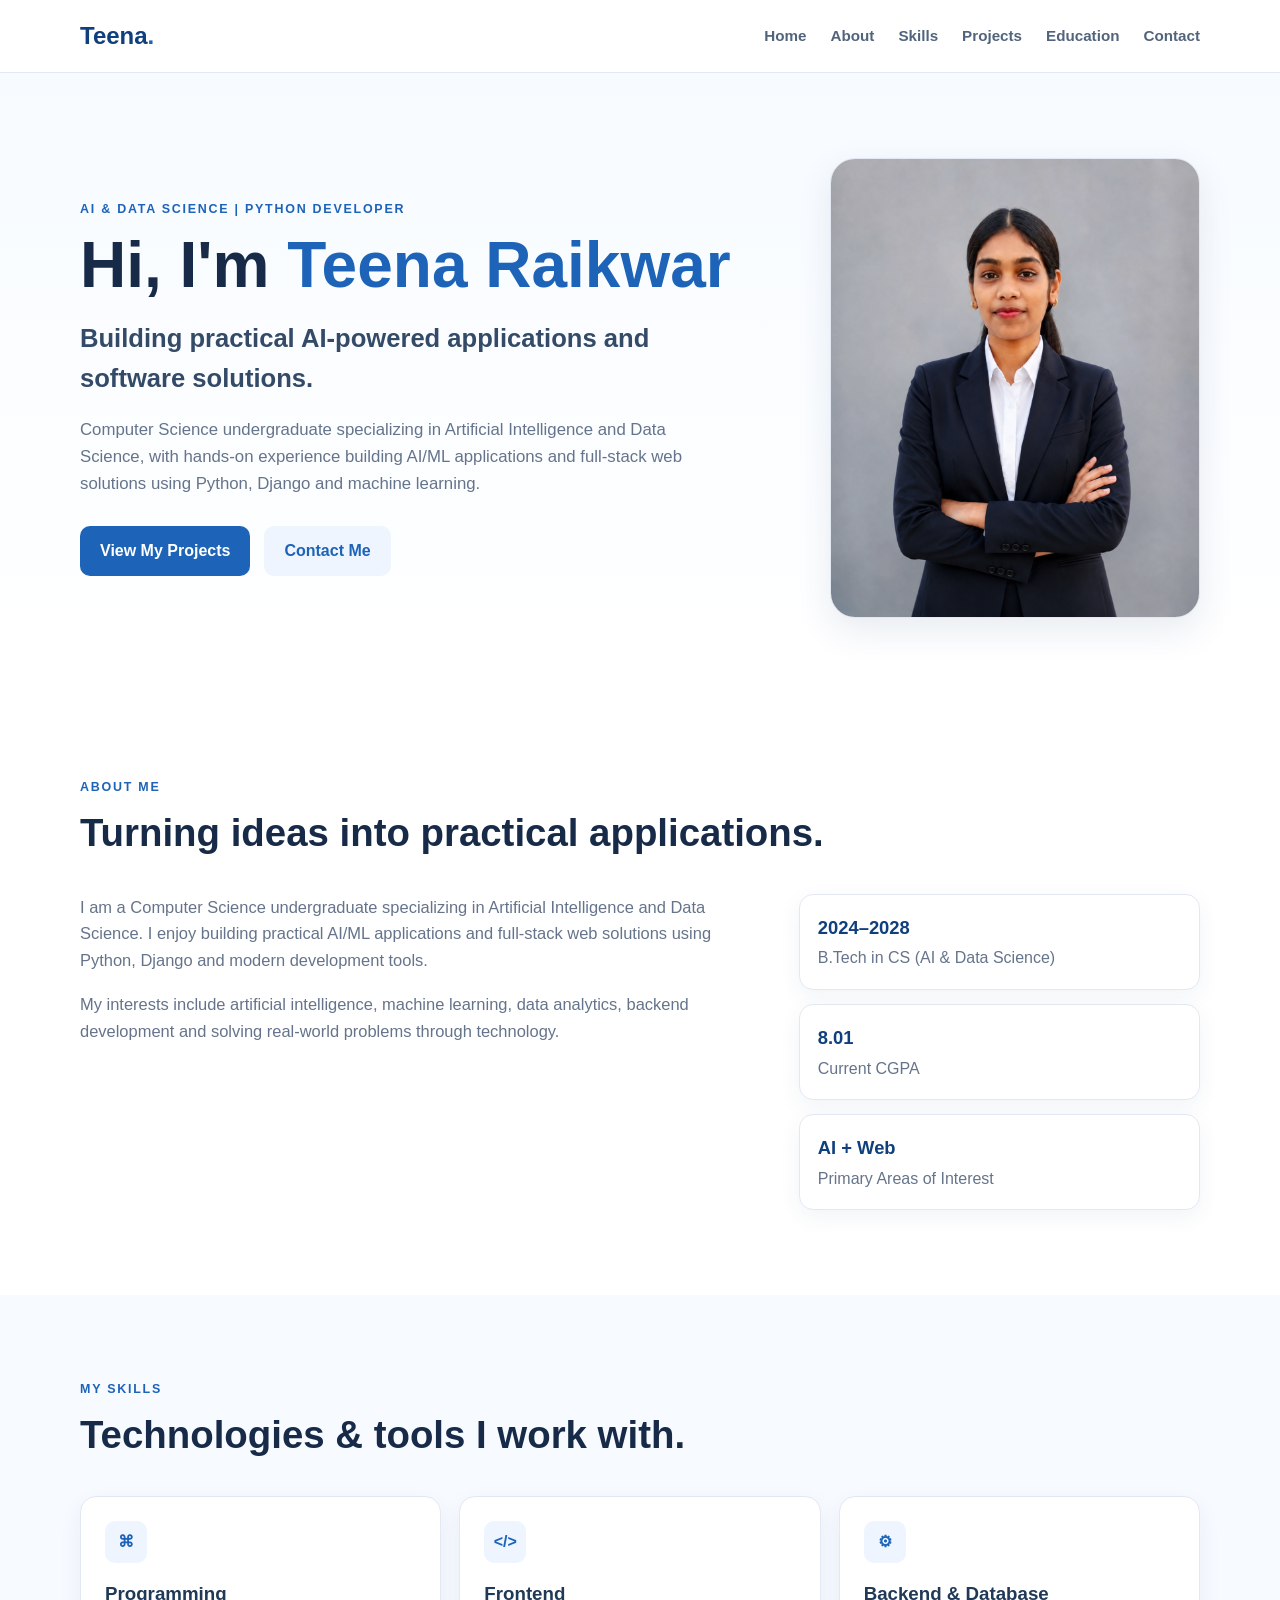
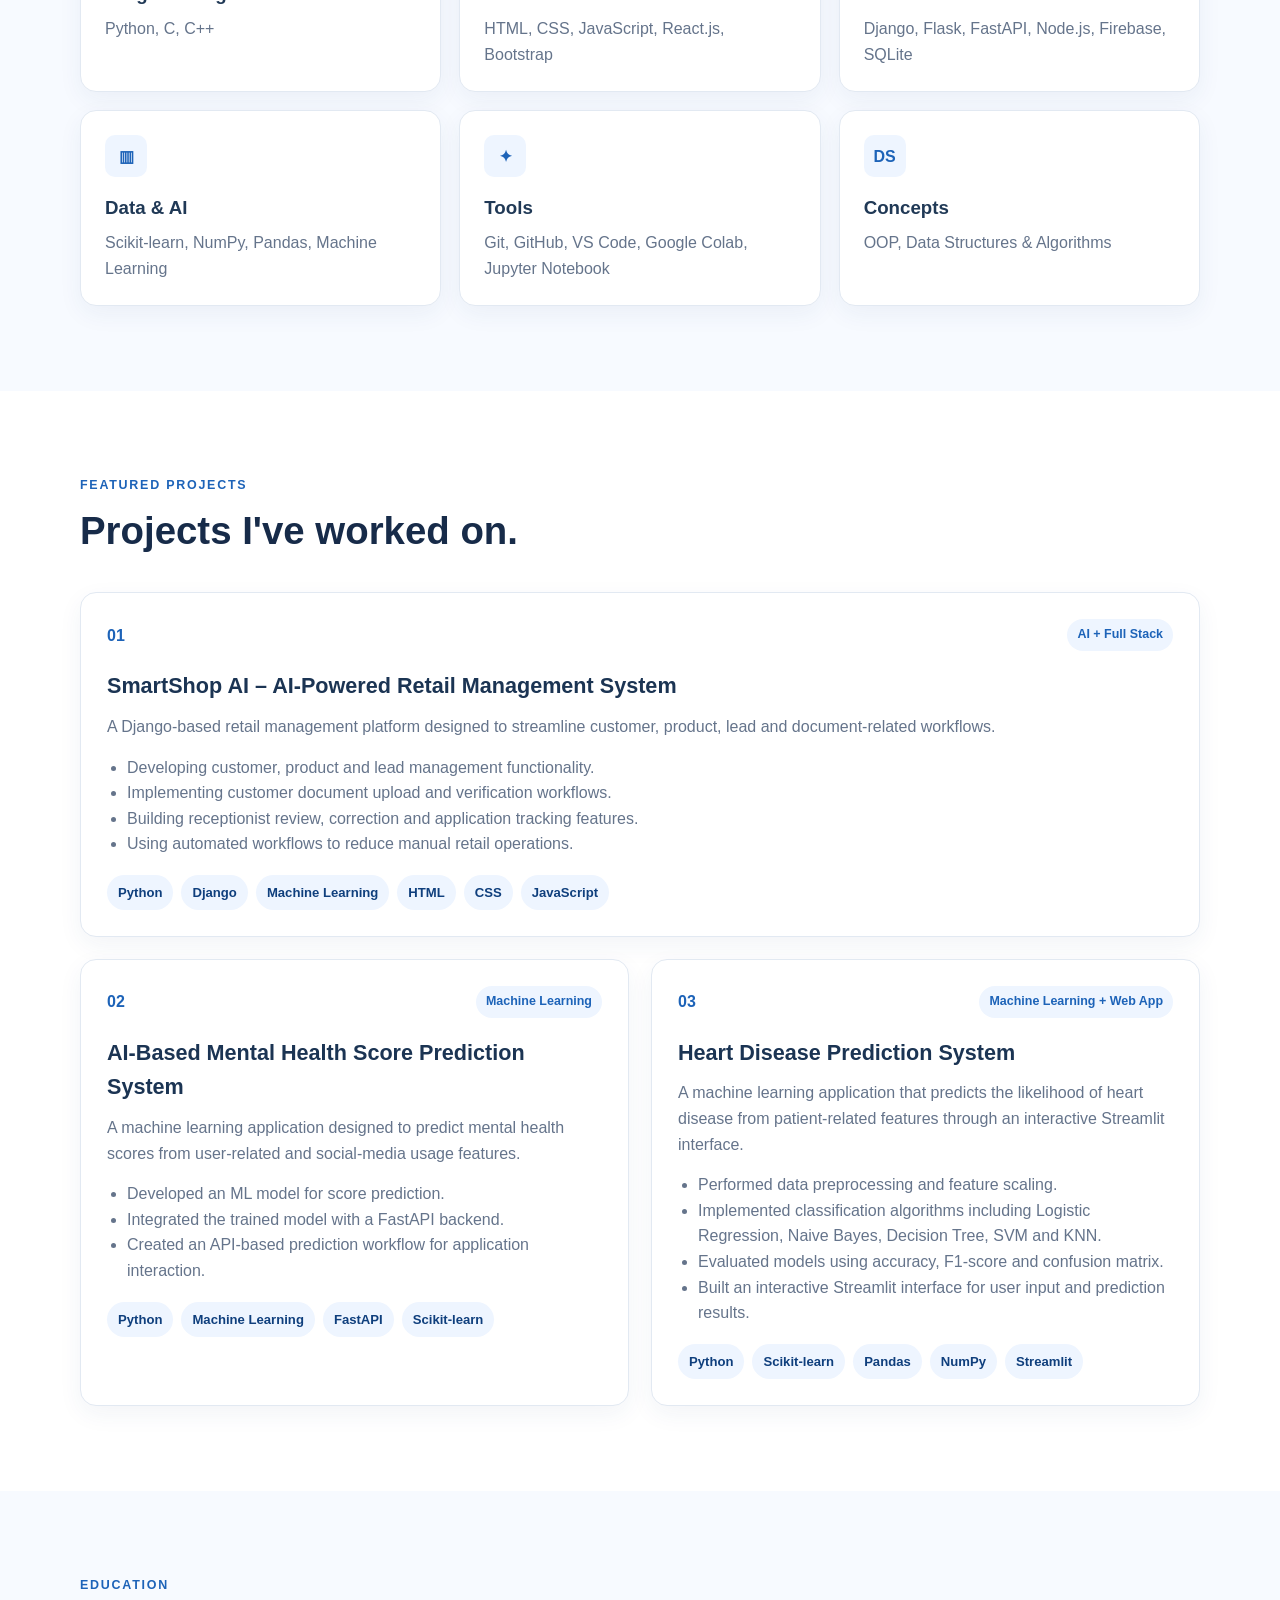
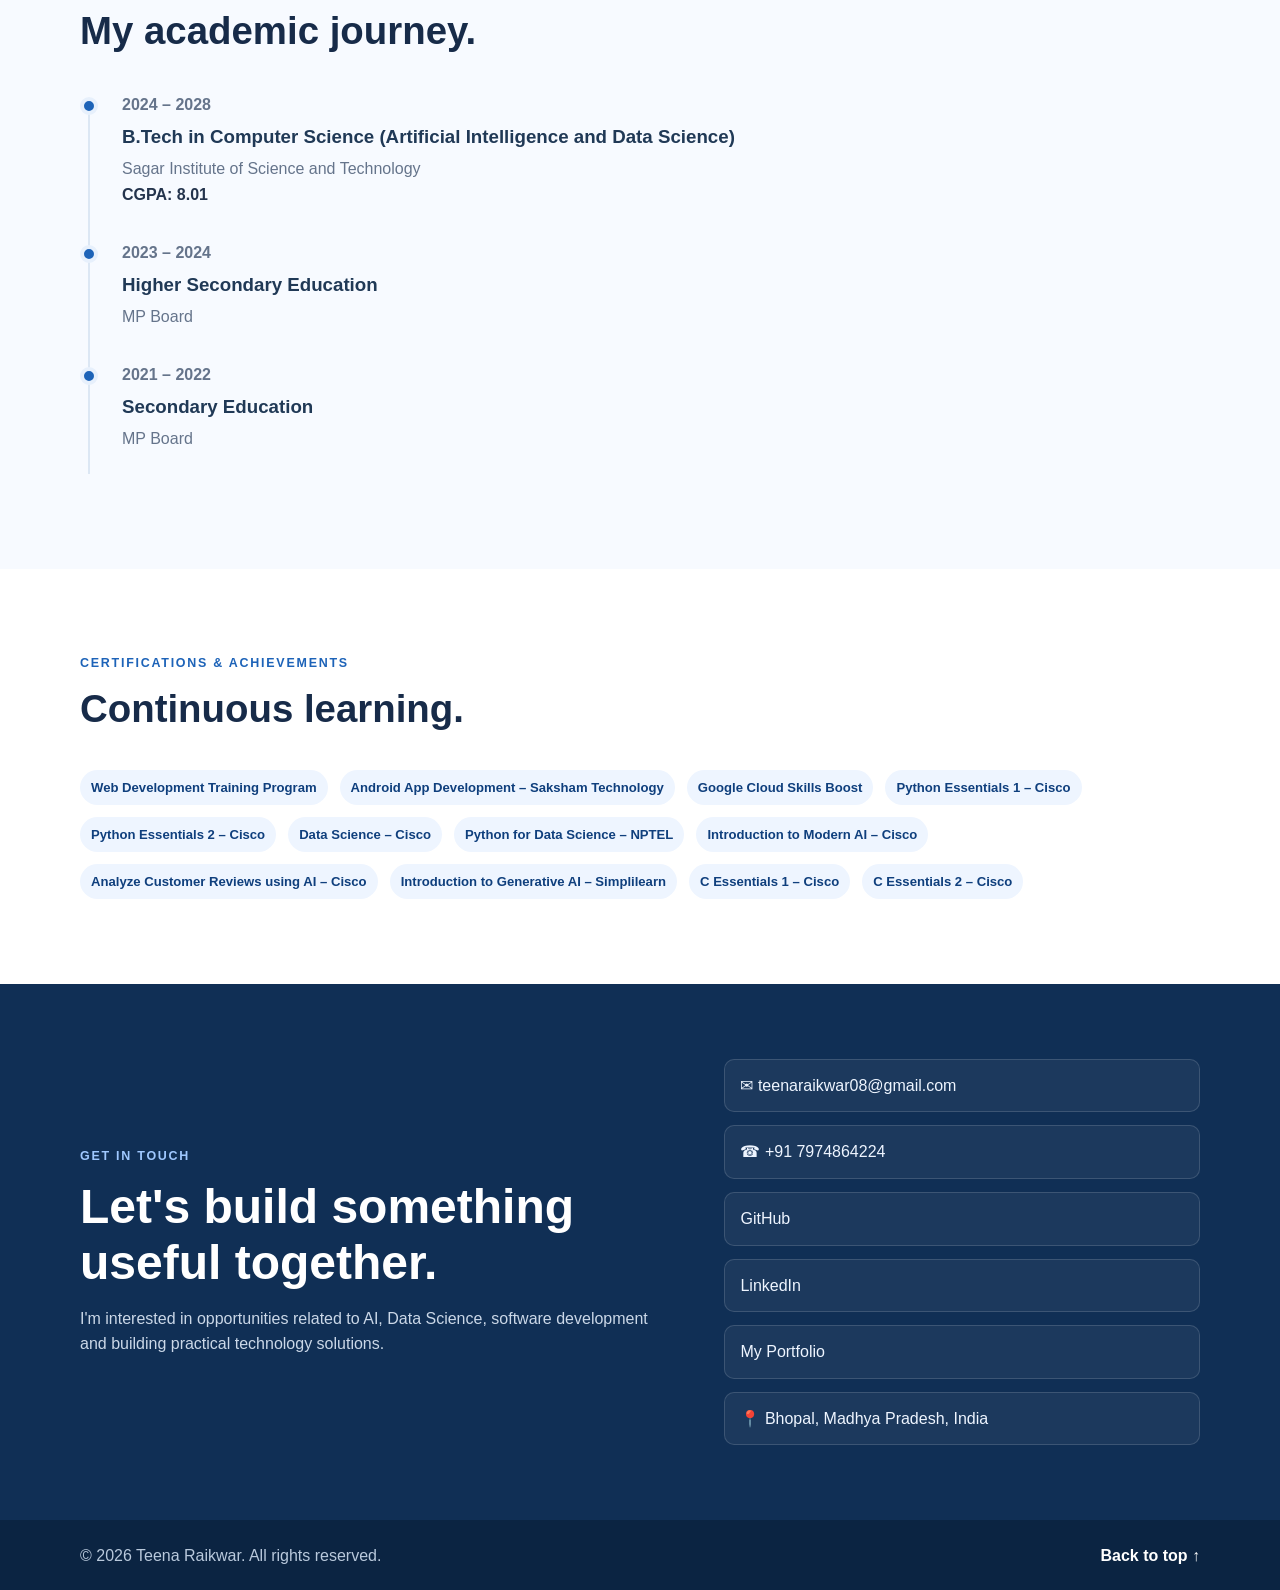
==== My_portfolio/index.html @ 9e635715 "Rename index .html to index.html" ====
<!DOCTYPE html>
<html lang="en">
<head>
    <meta charset="UTF-8">
    <meta name="viewport" content="width=device-width, initial-scale=1.0">
    <meta name="description" content="Teena Raikwar - AI & Data Science Student Portfolio">
    <title>Teena Raikwar | AI & Data Science Portfolio</title>
    <link rel="stylesheet" href="style.css">
</head>
<body>

    <!-- Navigation -->
    <header class="navbar">
        <div class="container nav-inner">
            <a href="#home" class="logo">Teena<span>.</span></a>

            <nav>
                <a href="#home">Home</a>
                <a href="#about">About</a>
                <a href="#skills">Skills</a>
                <a href="#projects">Projects</a>
                <a href="#education">Education</a>
                <a href="#contact">Contact</a>
            </nav>
        </div>
    </header>

    <main>

        <!-- Hero -->
        <section id="home" class="hero">
            <div class="container hero-content">
                <div class="hero-text">
                    <p class="eyebrow">AI & DATA SCIENCE | PYTHON DEVELOPER</p>

                    <h1>Hi, I'm <span>Teena Raikwar</span></h1>

                    <h2>Building practical AI-powered applications and software solutions.</h2>

                    <p class="hero-description">
                        Computer Science undergraduate specializing in Artificial Intelligence and Data Science,
                        with hands-on experience building AI/ML applications and full-stack web solutions using Python, Django and machine learning.
                    </p>

                    <div class="hero-buttons">
                        <a href="#projects" class="btn primary">View My Projects</a>
                        <a href="#contact" class="btn secondary">Contact Me</a>
                    </div>
                </div>

                <div class="hero-card">
                    <img src="myimage.png" alt="Teena Raikwar">
                </div>
            </div>
        </section>


        <!-- About -->
        <section id="about" class="section">
            <div class="container">

                <div class="section-heading">
                    <p class="eyebrow">ABOUT ME</p>
                    <h2>Turning ideas into practical applications.</h2>
                </div>

                <div class="about-grid">

                    <div class="about-text">
                        <p>
                            I am a Computer Science undergraduate specializing in Artificial Intelligence and
                            Data Science. I enjoy building practical AI/ML applications and full-stack
                            web solutions using Python, Django and modern development tools.
                        </p>

                        <p>
                            My interests include artificial intelligence, machine learning, data analytics,
                            backend development and solving real-world problems through technology.
                        </p>
                    </div>

                    <div class="about-highlights">

                        <div class="highlight">
                            <strong>2024–2028</strong>
                            <span>B.Tech in CS (AI & Data Science)</span>
                        </div>

                        <div class="highlight">
                            <strong>8.01</strong>
                            <span>Current CGPA</span>
                        </div>

                        <div class="highlight">
                            <strong>AI + Web</strong>
                            <span>Primary Areas of Interest</span>
                        </div>

                    </div>
                </div>
            </div>
        </section>


        <!-- Skills -->
        <section id="skills" class="section soft-section">
            <div class="container">

                <div class="section-heading">
                    <p class="eyebrow">MY SKILLS</p>
                    <h2>Technologies & tools I work with.</h2>
                </div>

                <div class="skills-grid">

                    <div class="skill-card">
                        <div class="skill-icon">⌘</div>
                        <h3>Programming</h3>
                        <p>Python, C, C++</p>
                    </div>

                    <div class="skill-card">
                        <div class="skill-icon">&lt;/&gt;</div>
                        <h3>Frontend</h3>
                        <p>HTML, CSS, JavaScript, React.js, Bootstrap</p>
                    </div>

                    <div class="skill-card">
                        <div class="skill-icon">⚙</div>
                        <h3>Backend & Database</h3>
                        <p>Django, Flask, FastAPI, Node.js, Firebase, SQLite</p>
                    </div>

                    <div class="skill-card">
                        <div class="skill-icon">▥</div>
                        <h3>Data & AI</h3>
                        <p>Scikit-learn, NumPy, Pandas, Machine Learning</p>
                    </div>

                    <div class="skill-card">
                        <div class="skill-icon">✦</div>
                        <h3>Tools</h3>
                        <p>Git, GitHub, VS Code, Google Colab, Jupyter Notebook</p>
                    </div>

                    <div class="skill-card">
                        <div class="skill-icon">DS</div>
                        <h3>Concepts</h3>
                        <p>OOP, Data Structures & Algorithms</p>
                    </div>

                </div>
            </div>
        </section>


        <!-- Projects -->
        <section id="projects" class="section">
            <div class="container">

                <div class="section-heading">
                    <p class="eyebrow">FEATURED PROJECTS</p>
                    <h2>Projects I've worked on.</h2>
                </div>

                <div class="projects-grid">

                    <!-- Project 1 -->
                    <article class="project-card featured-project">

                        <div class="project-top">
                            <span class="project-number">01</span>
                            <span class="project-label">AI + Full Stack</span>
                        </div>

                        <h3>SmartShop AI – AI-Powered Retail Management System</h3>

                        <p>
                            A Django-based retail management platform designed to streamline customer,
                            product, lead and document-related workflows.
                        </p>

                        <ul>
                            <li>Developing customer, product and lead management functionality.</li>
                            <li>Implementing customer document upload and verification workflows.</li>
                            <li>Building receptionist review, correction and application tracking features.</li>
                            <li>Using automated workflows to reduce manual retail operations.</li>
                        </ul>

                        <div class="tech-stack">
                            <span>Python</span>
                            <span>Django</span>
                            <span>Machine Learning</span>
                            <span>HTML</span>
                            <span>CSS</span>
                            <span>JavaScript</span>
                        </div>

                    </article>


                    <!-- Project 2 -->
                    <article class="project-card">

                        <div class="project-top">
                            <span class="project-number">02</span>
                            <span class="project-label">Machine Learning</span>
                        </div>

                        <h3>AI-Based Mental Health Score Prediction System</h3>

                        <p>
                            A machine learning application designed to predict mental health scores
                            from user-related and social-media usage features.
                        </p>

                        <ul>
                            <li>Developed an ML model for score prediction.</li>
                            <li>Integrated the trained model with a FastAPI backend.</li>
                            <li>Created an API-based prediction workflow for application interaction.</li>
                        </ul>

                        <div class="tech-stack">
                            <span>Python</span>
                            <span>Machine Learning</span>
                            <span>FastAPI</span>
                            <span>Scikit-learn</span>
                        </div>

                    </article>


                    <!-- Project 3 -->
                    <article class="project-card">

                        <div class="project-top">
                            <span class="project-number">03</span>
                            <span class="project-label">Machine Learning + Web App</span>
                        </div>

                        <h3>Heart Disease Prediction System</h3>

                        <p>
                            A machine learning application that predicts the likelihood of heart disease
                            from patient-related features through an interactive Streamlit interface.
                        </p>

                        <ul>
                            <li>Performed data preprocessing and feature scaling.</li>
                            <li>Implemented classification algorithms including Logistic Regression, Naive Bayes, Decision Tree, SVM and KNN.</li>
                            <li>Evaluated models using accuracy, F1-score and confusion matrix.</li>
                            <li>Built an interactive Streamlit interface for user input and prediction results.</li>
                        </ul>

                        <div class="tech-stack">
                            <span>Python</span>
                            <span>Scikit-learn</span>
                            <span>Pandas</span>
                            <span>NumPy</span>
                            <span>Streamlit</span>
                        </div>

                    </article>

                </div>
            </div>
        </section>


        <!-- Education -->
        <section id="education" class="section soft-section">
            <div class="container">

                <div class="section-heading">
                    <p class="eyebrow">EDUCATION</p>
                    <h2>My academic journey.</h2>
                </div>

                <div class="timeline">

                    <div class="timeline-item">
                        <span class="timeline-dot"></span>

                        <div>
                            <p class="timeline-date">2024 – 2028</p>
                            <h3>B.Tech in Computer Science (Artificial Intelligence and Data Science)</h3>
                            <p>Sagar Institute of Science and Technology</p>
                            <strong>CGPA: 8.01</strong>
                        </div>
                    </div>

                    <div class="timeline-item">
                        <span class="timeline-dot"></span>

                        <div>
                            <p class="timeline-date">2023 – 2024</p>
                            <h3>Higher Secondary Education</h3>
                            <p>MP Board</p>
                        </div>
                    </div>

                    <div class="timeline-item">
                        <span class="timeline-dot"></span>

                        <div>
                            <p class="timeline-date">2021 – 2022</p>
                            <h3>Secondary Education</h3>
                            <p>MP Board</p>
                        </div>
                    </div>

                </div>
            </div>
        </section>


        <!-- Certifications -->
        <section class="section">
            <div class="container">

                <div class="section-heading">
                    <p class="eyebrow">CERTIFICATIONS & ACHIEVEMENTS</p>
                    <h2>Continuous learning.</h2>
                </div>

                <div class="certifications">

                    <span>Web Development Training Program</span>
                    <span>Android App Development – Saksham Technology</span>
                    <span>Google Cloud Skills Boost</span>
                    <span>Python Essentials 1 – Cisco</span>
                    <span>Python Essentials 2 – Cisco</span>
                    <span>Data Science – Cisco</span>
                    <span>Python for Data Science – NPTEL</span>
                    <span>Introduction to Modern AI – Cisco</span>
                    <span>Analyze Customer Reviews using AI – Cisco</span>
                    <span>Introduction to Generative AI – Simplilearn</span>
                    <span>C Essentials 1 – Cisco</span>
                    <span>C Essentials 2 – Cisco</span>

                </div>
            </div>
        </section>

        <!-- Contact -->
        <section id="contact" class="contact-section">
            <div class="container contact-content">

                <div>
                    <p class="eyebrow">GET IN TOUCH</p>

                    <h2>Let's build something useful together.</h2>

                    <p>
                        I'm interested in opportunities related to AI, Data Science,
                        software development and building practical technology solutions.
                    </p>
                </div>

                <div class="contact-links">

                    <a href="mailto:teenaraikwar08@gmail.com">
                        ✉ teenaraikwar08@gmail.com
                    </a>

                    <a href="tel:+917974864224">
                        ☎ +91 7974864224
                    </a>

                    <a href="https://github.com/TeenaRaikwar1" target="_blank" rel="noopener">
                        GitHub
                    </a>

                    <a href="https://linkedin.com/in/teena-raikwar-9b7a31327" target="_blank" rel="noopener">
                        LinkedIn
                    </a>

                    <a href="https://portfolio-2el1-git-main-teenaraikwar1s-projects.vercel.app/" target="_blank" rel="noopener">
                        My Portfolio
                    </a>

                    <span>📍 Bhopal, Madhya Pradesh, India</span>

                </div>
            </div>
        </section>

    </main>


    <!-- Footer -->
    <footer>
        <div class="container footer-inner">
            <p>© 2026 Teena Raikwar. All rights reserved.</p>
            <a href="#home">Back to top ↑</a>
        </div>
    </footer>

    <script src="script.js"></script>

</body>
</html>
---- My_portfolio/style.css ----
:root {
    --navy: #0f3f7d;
    --blue: #1d63b8;
    --light-blue: #eef5ff;
    --text: #24344d;
    --muted: #65748b;
    --white: #ffffff;
    --border: #e2e9f2;
    --soft: #f7faff;
    --shadow: 0 12px 35px rgba(31, 67, 112, 0.10);
}

* {
    margin: 0;
    padding: 0;
    box-sizing: border-box;
}

html {
    scroll-behavior: smooth;
}

body {
    font-family: Arial, Helvetica, sans-serif;
    color: var(--text);
    background: var(--white);
    line-height: 1.6;
}

a {
    color: inherit;
    text-decoration: none;
}

.container {
    width: min(1120px, 92%);
    margin: 0 auto;
}

.navbar {
    position: sticky;
    top: 0;
    z-index: 100;
    background: rgba(255, 255, 255, 0.96);
    border-bottom: 1px solid var(--border);
    backdrop-filter: blur(10px);
}

.nav-inner {
    min-height: 72px;
    display: flex;
    align-items: center;
    justify-content: space-between;
    gap: 30px;
}

.logo {
    font-size: 1.5rem;
    font-weight: 800;
    color: var(--navy);
}

.logo span {
    color: var(--blue);
}

nav {
    display: flex;
    flex-wrap: wrap;
    gap: 24px;
}

nav a {
    color: #52647c;
    font-size: 0.95rem;
    font-weight: 600;
}

nav a:hover {
    color: var(--blue);
}

.hero {
    padding: 85px 0 75px;
    background: linear-gradient(180deg, #f7fbff 0%, #ffffff 100%);
}

.hero-content {
    display: grid;
    grid-template-columns: 1.35fr 0.75fr;
    align-items: center;
    gap: 70px;
}

.eyebrow {
    color: var(--blue);
    font-size: 0.78rem;
    font-weight: 800;
    letter-spacing: 0.14em;
    margin-bottom: 12px;
}

.hero-text h1 {
    color: #172b49;
    font-size: clamp(2.5rem, 5vw, 4.5rem);
    line-height: 1.05;
    margin-bottom: 18px;
}

.hero-text h1 span {
    color: var(--blue);
}

.hero-text h2 {
    max-width: 680px;
    font-size: clamp(1.25rem, 2vw, 1.65rem);
    color: #344b68;
    margin-bottom: 18px;
}

.hero-description {
    max-width: 650px;
    color: var(--muted);
    font-size: 1.05rem;
}

.hero-buttons {
    display: flex;
    gap: 14px;
    margin-top: 28px;
    flex-wrap: wrap;
}

.btn {
    display: inline-block;
    padding: 12px 20px;
    border-radius: 10px;
    font-weight: 700;
    transition: 0.2s ease;
}

.btn.primary {
    color: white;
    background: var(--blue);
}

.btn.secondary {
    color: var(--blue);
    background: var(--light-blue);
}

.btn:hover {
    transform: translateY(-2px);
}

/* Photo card: only the photo fills the complete card */
.hero-card {
    width: 100%;
    max-width: 370px;
    height: 460px;
    margin-left: auto;
    border-radius: 25px;
    overflow: hidden;
    background: #fff;
    border: 1px solid var(--border);
    box-shadow: var(--shadow);
}

.hero-card img {
    width: 100%;
    height: 100%;
    display: block;
    object-fit: cover;
    object-position: center top;
}

.section {
    padding: 85px 0;
}

.soft-section {
    background: var(--soft);
}

.section-heading {
    margin-bottom: 38px;
}

.section-heading h2 {
    color: #172b49;
    font-size: clamp(1.8rem, 3vw, 2.6rem);
    line-height: 1.2;
}

.about-grid {
    display: grid;
    grid-template-columns: 1.25fr 0.75fr;
    gap: 50px;
    align-items: start;
}

.about-text p {
    color: var(--muted);
    margin-bottom: 18px;
    font-size: 1.03rem;
}

.about-highlights {
    display: grid;
    gap: 14px;
}

.highlight {
    background: white;
    border: 1px solid var(--border);
    border-radius: 14px;
    padding: 18px;
    box-shadow: 0 7px 22px rgba(31, 67, 112, 0.06);
}

.highlight strong,
.highlight span {
    display: block;
}

.highlight strong {
    color: var(--navy);
    font-size: 1.15rem;
}

.highlight span {
    color: var(--muted);
    margin-top: 3px;
}

.skills-grid {
    display: grid;
    grid-template-columns: repeat(3, 1fr);
    gap: 18px;
}

.skill-card,
.project-card {
    background: white;
    border: 1px solid var(--border);
    border-radius: 16px;
    box-shadow: 0 8px 25px rgba(31, 67, 112, 0.06);
}

.skill-card {
    padding: 24px;
}

.skill-icon {
    width: 42px;
    height: 42px;
    display: grid;
    place-items: center;
    border-radius: 10px;
    background: var(--light-blue);
    color: var(--blue);
    font-weight: 800;
    margin-bottom: 16px;
}

.skill-card h3 {
    color: #203956;
    margin-bottom: 7px;
}

.skill-card p {
    color: var(--muted);
}

.projects-grid {
    display: grid;
    grid-template-columns: repeat(2, 1fr);
    gap: 22px;
}

.project-card {
    padding: 26px;
}

.featured-project {
    grid-column: span 2;
}

.project-top {
    display: flex;
    justify-content: space-between;
    align-items: center;
    margin-bottom: 18px;
}

.project-number {
    color: var(--blue);
    font-weight: 800;
}

.project-label {
    padding: 6px 10px;
    border-radius: 999px;
    background: var(--light-blue);
    color: var(--blue);
    font-size: 0.78rem;
    font-weight: 700;
}

.project-card h3 {
    color: #1b3453;
    font-size: 1.35rem;
    margin-bottom: 10px;
}

.project-card p,
.project-card li {
    color: var(--muted);
}

.project-card ul {
    padding-left: 20px;
    margin: 15px 0;
}

.tech-stack {
    display: flex;
    flex-wrap: wrap;
    gap: 8px;
    margin-top: 18px;
}

.tech-stack span,
.certifications span {
    background: var(--light-blue);
    color: var(--navy);
    border-radius: 999px;
    padding: 7px 11px;
    font-size: 0.82rem;
    font-weight: 700;
}

.timeline {
    position: relative;
    max-width: 850px;
}

.timeline::before {
    content: "";
    position: absolute;
    left: 8px;
    top: 10px;
    bottom: 10px;
    width: 2px;
    background: #dce7f4;
}

.timeline-item {
    position: relative;
    display: flex;
    gap: 24px;
    padding-bottom: 32px;
}

.timeline-dot {
    flex: 0 0 18px;
    width: 18px;
    height: 18px;
    margin-top: 5px;
    border-radius: 50%;
    background: var(--blue);
    border: 4px solid #e7f0fc;
    z-index: 1;
}

.timeline-date {
    color: var(--blue);
    font-weight: 800;
    margin-bottom: 5px;
}

.timeline-item h3 {
    color: #203956;
    margin-bottom: 4px;
}

.timeline-item p {
    color: var(--muted);
}

.certifications {
    display: flex;
    flex-wrap: wrap;
    gap: 12px;
}

.contact-section {
    padding: 75px 0;
    background: #102f55;
    color: white;
}

.contact-section .eyebrow {
    color: #9fc8ff;
}

.contact-content {
    display: grid;
    grid-template-columns: 1fr 0.8fr;
    gap: 50px;
    align-items: center;
}

.contact-content h2 {
    font-size: clamp(2rem, 4vw, 3rem);
    line-height: 1.15;
    margin-bottom: 16px;
}

.contact-content p {
    color: #cbd8e8;
}

.contact-links {
    display: grid;
    gap: 13px;
}

.contact-links a,
.contact-links span {
    padding: 13px 15px;
    border: 1px solid rgba(255, 255, 255, 0.14);
    border-radius: 10px;
    color: #eef5ff;
    background: rgba(255, 255, 255, 0.05);
}

.contact-links a:hover {
    background: rgba(255, 255, 255, 0.1);
}

footer {
    background: #0b2442;
    color: #b9c9dc;
}

.footer-inner {
    min-height: 70px;
    display: flex;
    align-items: center;
    justify-content: space-between;
    gap: 20px;
}

.footer-inner a {
    color: white;
    font-weight: 700;
}

@media (max-width: 850px) {
    .nav-inner {
        flex-direction: column;
        padding: 15px 0;
    }

    nav {
        justify-content: center;
        gap: 13px 18px;
    }

    .hero-content,
    .about-grid,
    .contact-content {
        grid-template-columns: 1fr;
    }

    .hero-card {
        margin: 10px auto 0;
        max-width: 400px;
    }

    .skills-grid {
        grid-template-columns: repeat(2, 1fr);
    }
}

@media (max-width: 620px) {
    .hero {
        padding-top: 55px;
    }

    .section {
        padding: 65px 0;
    }

    .skills-grid,
    .projects-grid {
        grid-template-columns: 1fr;
    }

    .featured-project {
        grid-column: span 1;
    }

    .hero-card {
        height: 430px;
    }

    .footer-inner {
        flex-direction: column;
        justify-content: center;
        padding: 18px 0;
    }
}
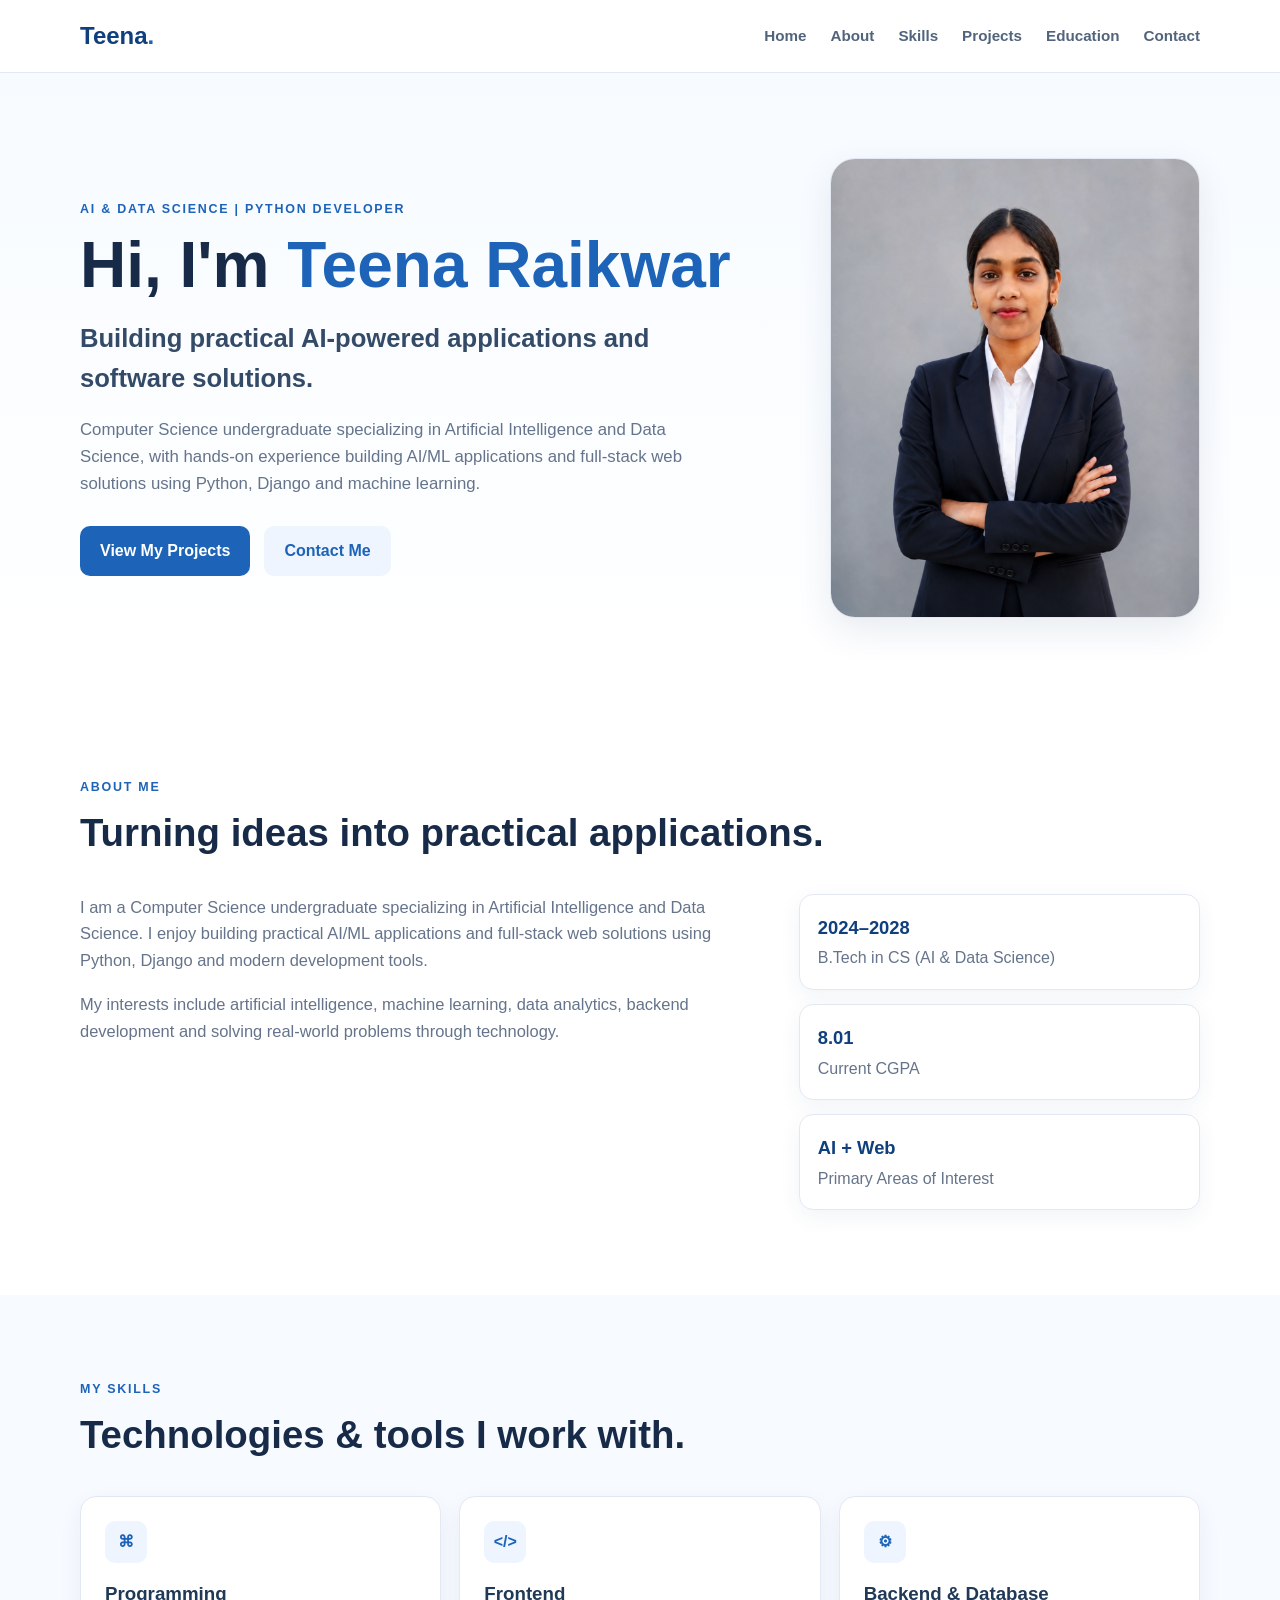
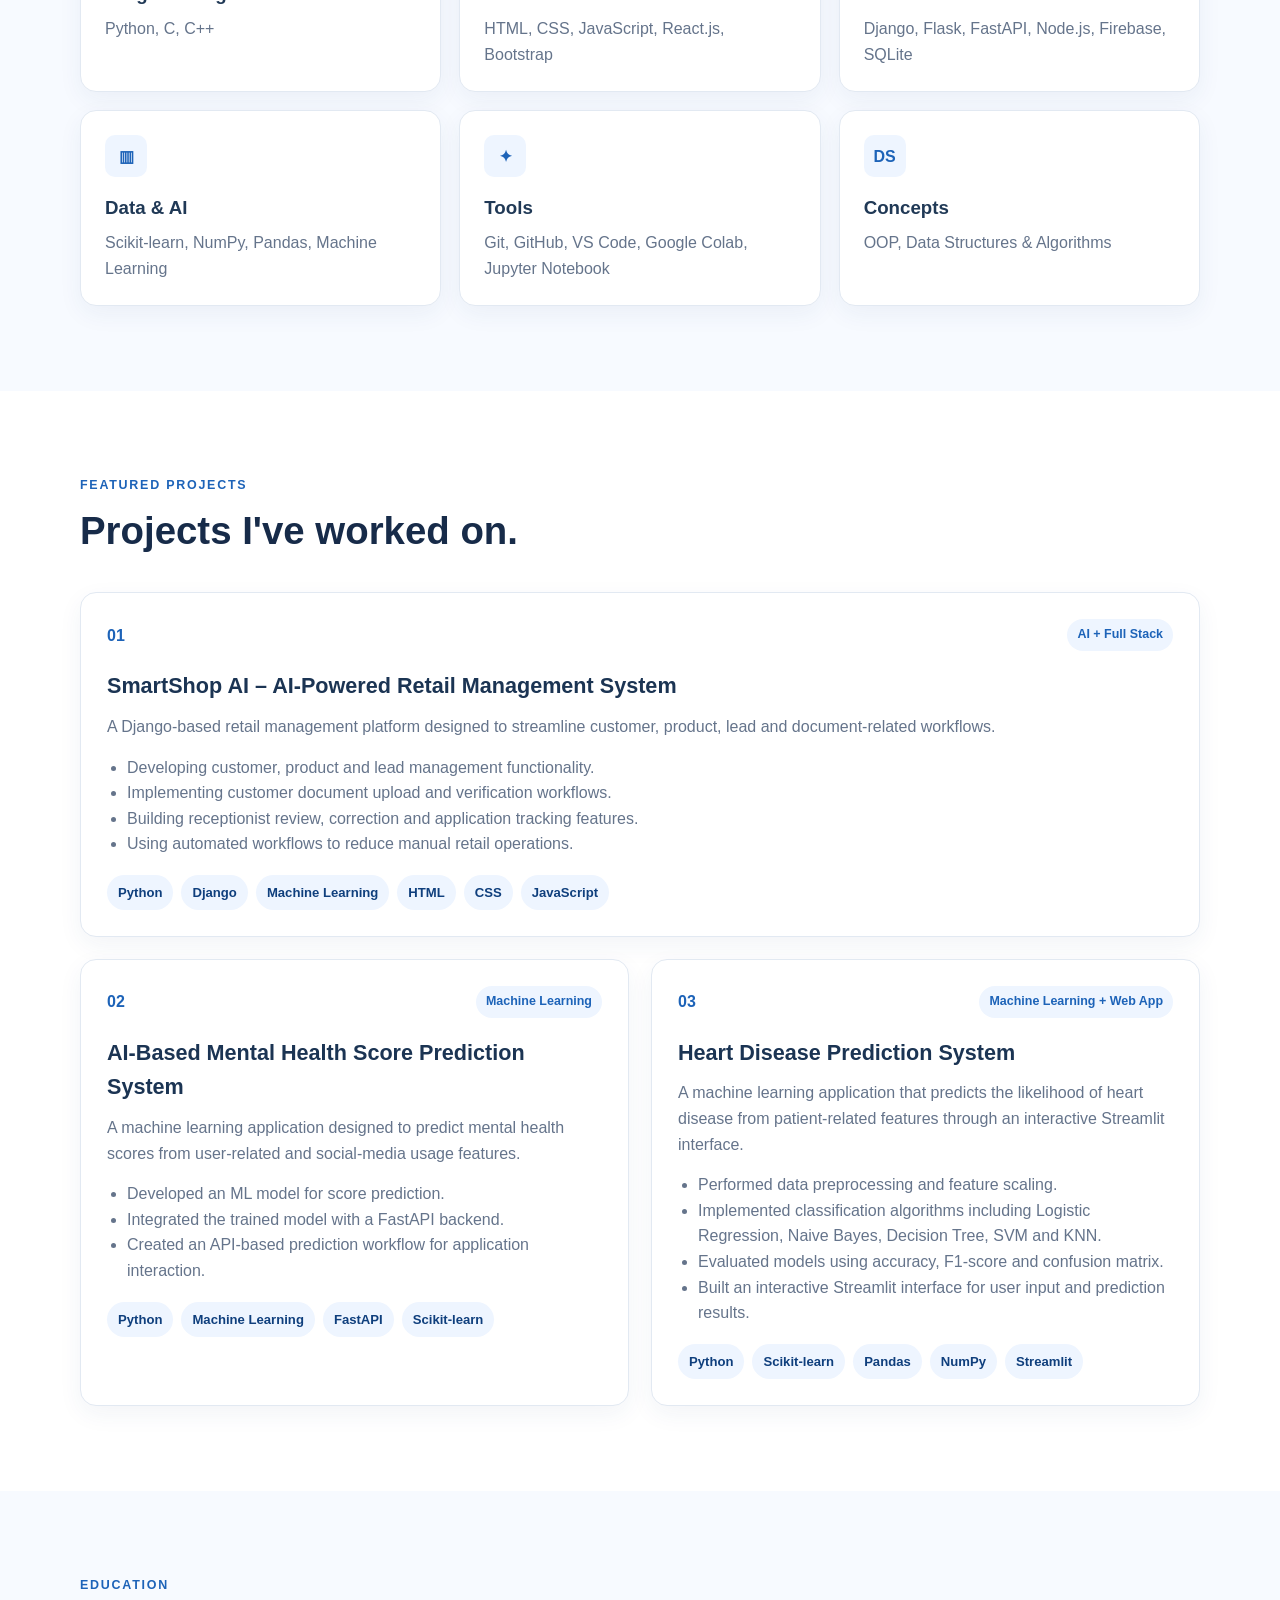
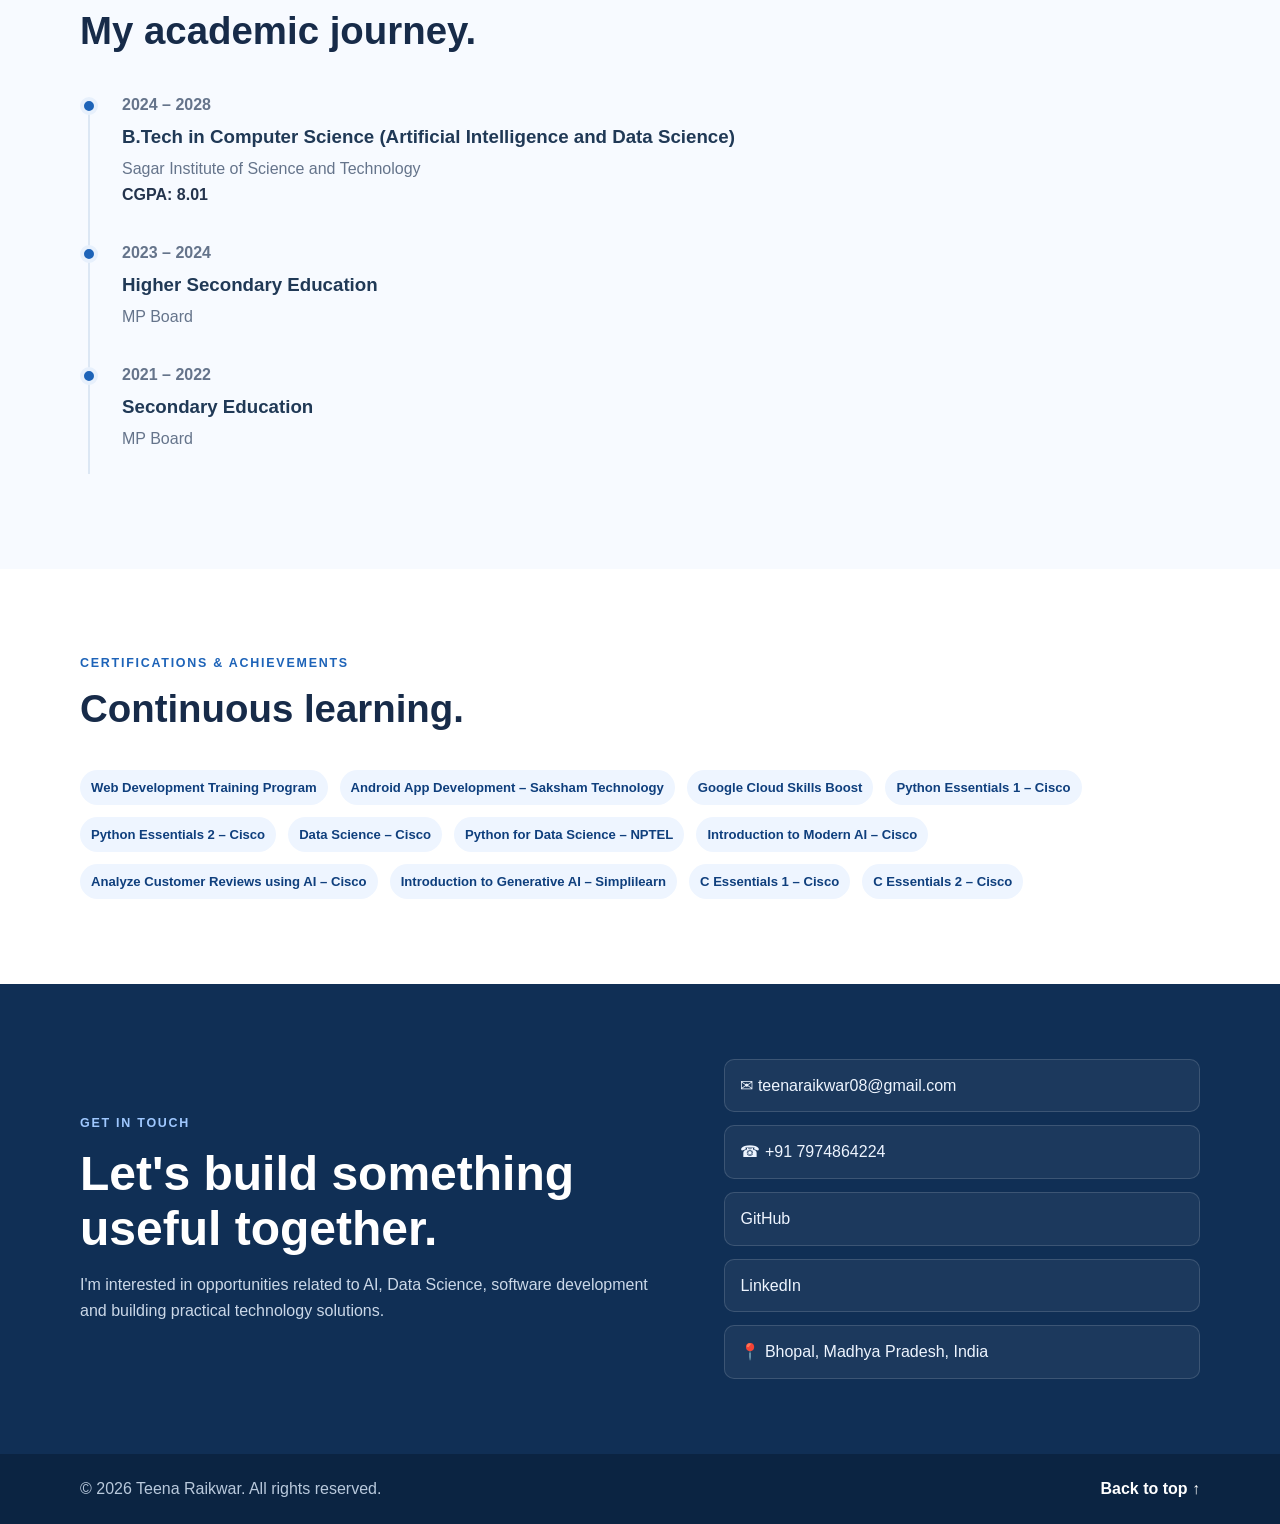
==== commit 58d8f1bd: "Remove old portfolio link from index.html Removed the link to the old portfolio site." ====
--- a/My_portfolio/index.html
+++ b/My_portfolio/index.html
@@ -376,10 +376,6 @@
                         LinkedIn
                     </a>
 
-                    <a href="https://portfolio-2el1-git-main-teenaraikwar1s-projects.vercel.app/" target="_blank" rel="noopener">
-                        My Portfolio
-                    </a>
-
                     <span>📍 Bhopal, Madhya Pradesh, India</span>
 
                 </div>
